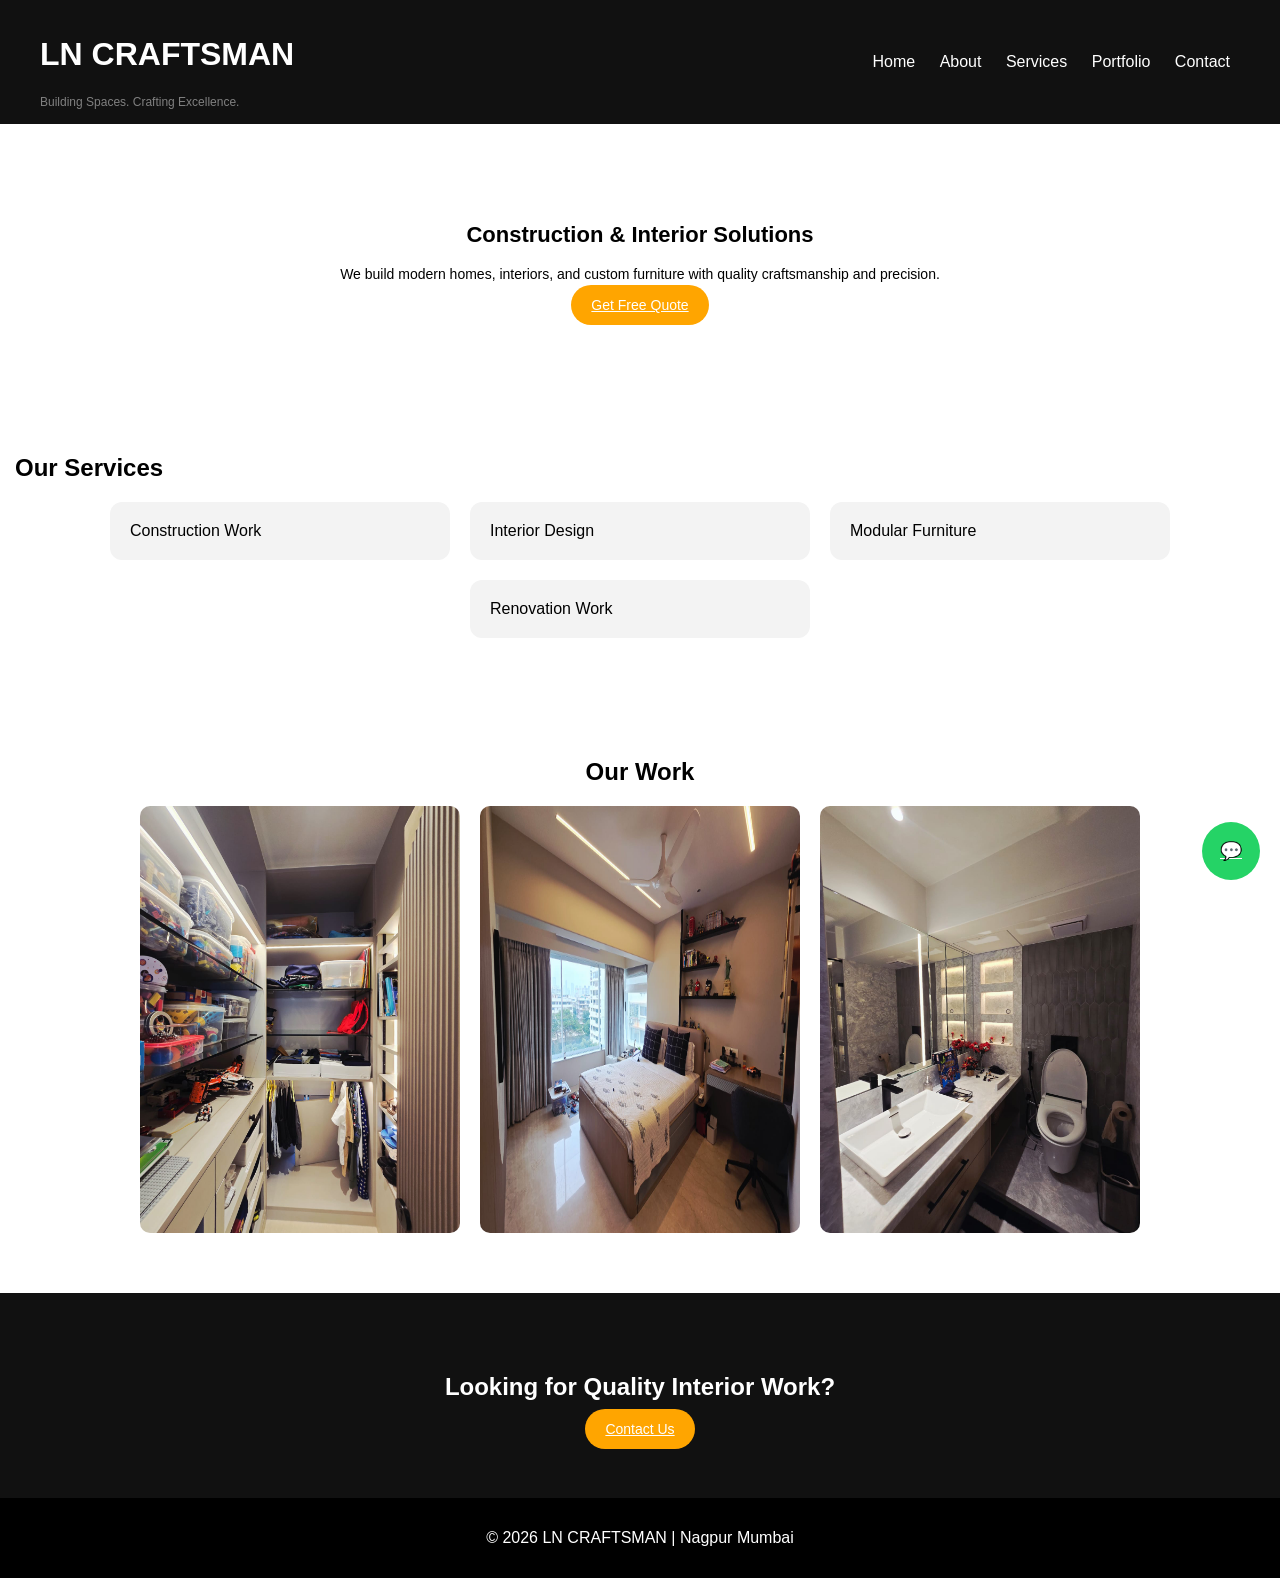
==== index.html @ 84e05cc0 "Fix HTML formatting and structure" ====
<!DOCTYPE html>
<html lang="en">
<head>
    <meta charset="UTF-8">
    <meta name="viewport" content="width=device-width, initial-scale=1.0">
    <title>LN CRAFTSMAN</title>
    <link rel="stylesheet" href="css/style.css">
</head>
<a href="https://wa.me/919928749757" class="whatsapp">💬</a>    
<body>

<!-- HEADER -->
<header class="header">
    <div>
        <h1>LN CRAFTSMAN</h1>
        <p style="font-size: 12px; color: gray; margin: 0;">
            Building Spaces. Crafting Excellence.
        </p>
    </div>

    <nav>
        <a href="index.html">Home</a>
        <a href="about.html">About</a>
        <a href="services.html">Services</a>
        <a href="portfolio.html">Portfolio</a>
        <a href="contact.html">Contact</a>
    </nav>
</header>

<!-- HERO -->
<section class="hero">
    <h2>Construction & Interior Solutions</h2>
    <p>We build modern homes, interiors, and custom furniture with quality craftsmanship and precision.</p>
    <a href="contact.html" class="btn">Get Free Quote</a>
</section>

<!-- SERVICES -->
<section class="fade-in">
    <h2>Our Services</h2>
    <div class="service-container">
        <div class="card">Construction Work</div>
        <div class="card">Interior Design</div>
        <div class="card">Modular Furniture</div>
        <div class="card">Renovation Work</div>
    </div>
</section>

<!-- FEATURED WORK -->
<section class="portfolio">
    <h2>Our Work</h2>
    <div class="gallery">
        <img src="images/wardrobe.jpg">
        <img src="images/bedroom.jpg">
        <img src="images/bathroom.jpg">
    </div>
</section>

<!-- CALL TO ACTION -->
<section class="cta">
    <h2>Looking for Quality Interior Work?</h2>
    <a href="contact.html" class="btn">Contact Us</a>
</section>

<!-- FOOTER -->
<footer>
    <p>© 2026 LN CRAFTSMAN  | Nagpur Mumbai</p>
</footer>

</body>
</html>
---- css/style.css ----
body {
    margin: 0;
    font-family: 'Segoe UI', sans-serif;
}

/* HEADER */
.header {
    display: flex;
    justify-content: space-between;
    align-items: center;
    padding: 15px 40px;
    background: #111;
    color: white;
    position: sticky;
    top: 0;
}

.header nav a {
    color: white;
    margin: 0 10px;
    text-decoration: none;
}

.header nav a:hover {
    color: orange;
}

/* HERO */
.hero {
    text-align: center;
    padding: 80px 15px;
}

.hero h2 {
    font-size: 22px;
}

.hero p {
    font-size: 14px;
}

/* SERVICES */
.services {
    text-align: center;
    padding: 60px 20px;
}

.service-container {
    display: flex;
    justify-content: center;
    gap: 20px;
    flex-wrap: wrap;
}

.card {
    padding: 20px;
    background: #f3f3f3;
    border-radius: 12px;
    width: 90%;
    max-width: 300px;
    transition: 0.3s;
}

.card:hover {
    transform: translateY(-10px);
}

/* PORTFOLIO */
.portfolio {
    text-align: center;
    padding: 60px 20px;
}

.gallery {
    display: flex;
    justify-content: center;
    gap: 20px;
    flex-wrap: wrap;
}

.gallery img {
    width: 100%;
    max-width: 320px;
    border-radius: 10px;
}

.gallery img:hover {
    transform: scale(1.05);
}

/* CTA */
.cta {
    text-align: center;
    padding: 60px;
    background: #111;
    color: white;
}

/* FOOTER */
footer {
    text-align: center;
    padding: 15px;
    background: #000;
    color: white;
}

/* WHATSAPP FLOAT */
.whatsapp {
    position: fixed;
    bottom: 20px;
    right: 20px;
    background: #25D366;
    color: white;
    padding: 18px;
    border-radius: 50%;
    font-size: 18px;
}

/* MOBILE RESPONSIVE */
@media (max-width: 768px) {
    .header {
        flex-direction: column;
    }

    .service-container {
        flex-direction: column;
        align-items: center;
    }

    .gallery img {
        width: 90%;
    }
}

.project-card {
    width: 300px;
    background: #f9f9f9;
    border-radius: 10px;
    overflow: hidden;
    text-align: left;
    transition: 0.3s;
}

.project-card img {
    width: 100%;
}

.project-card h3 {
    margin: 10px;
}

.project-card p {
    margin: 10px;
    font-size: 14px;
}

.project-card:hover {
    transform: translateY(-10px);
}

/* MOBILE HEADER FIX */
@media (max-width: 768px) {
    .header {
        flex-direction: column;
        text-align: center;
    }

    .header nav {
        margin-top: 10px;
    }

    .header nav a {
        display: inline-block;
        margin: 5px;
    }
}

section {
    padding: 40px 15px;
}

/*  Button */

.btn {
    background: orange;
    color: white;
    padding: 12px 20px;
    border-radius: 25px;
    font-size: 14px;
}
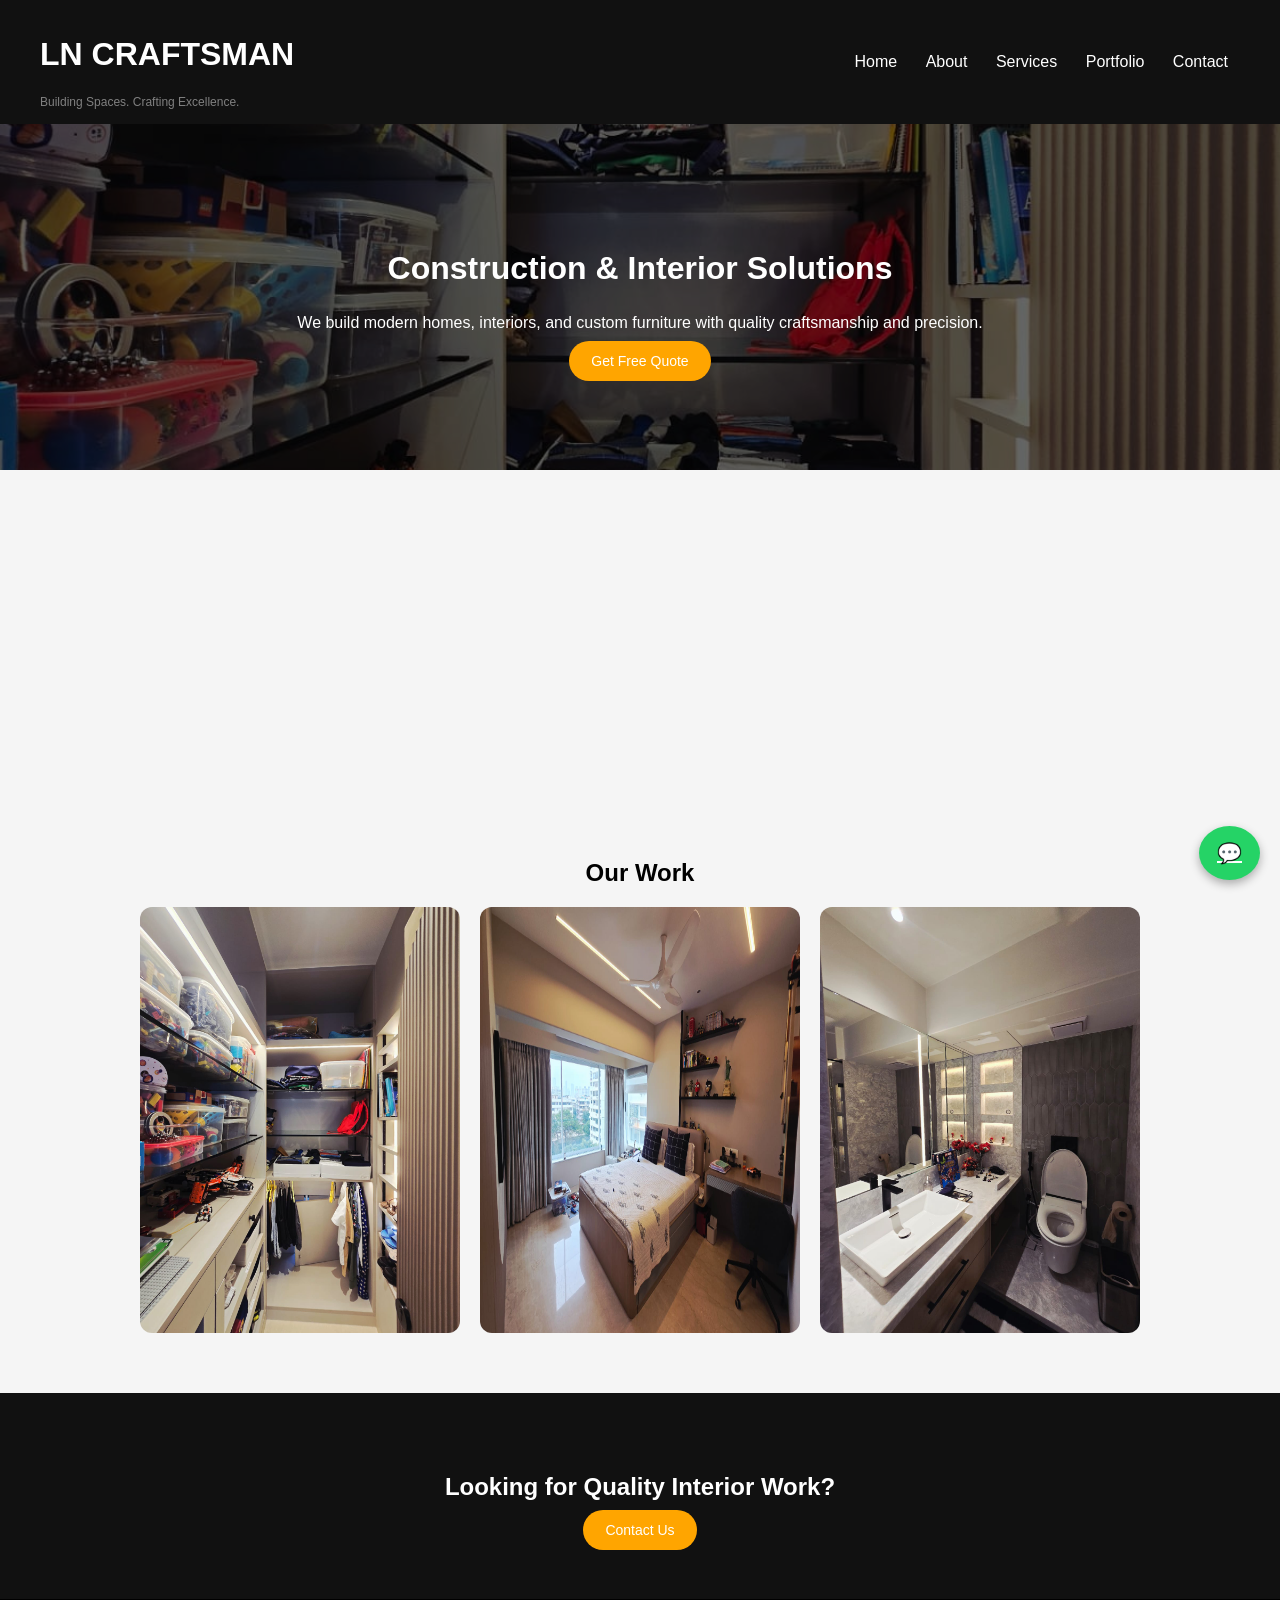
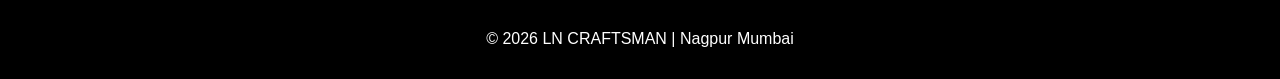
==== commit 52113176: "Add script tag for external JavaScript Added a script tag for external JavaScript file." ====
--- a/index.html
+++ b/index.html
@@ -7,6 +7,7 @@
     <link rel="stylesheet" href="css/style.css">
 </head>
 <a href="https://wa.me/919928749757" class="whatsapp">💬</a>    
+    <script src="js/script.js"></script>
 <body>
 
 <!-- HEADER -->
--- a/css/style.css
+++ b/css/style.css
@@ -1,9 +1,10 @@
 body {
     margin: 0;
     font-family: 'Segoe UI', sans-serif;
-}
-
-/* HEADER */
+    background: #f5f5f5;
+}
+
+/* HEADER (Fix + Sticky + Premium) */
 .header {
     display: flex;
     justify-content: space-between;
@@ -13,30 +14,54 @@
     color: white;
     position: sticky;
     top: 0;
+    z-index: 1000;
 }
 
 .header nav a {
     color: white;
-    margin: 0 10px;
+    margin: 0 12px;
     text-decoration: none;
+    font-weight: 500;
+    transition: 0.3s;
 }
 
 .header nav a:hover {
     color: orange;
 }
 
-/* HERO */
+/* HERO (Upgrade with background image) */
 .hero {
     text-align: center;
-    padding: 80px 15px;
+    padding: 100px 20px;
+    background: linear-gradient(rgba(0,0,0,0.6), rgba(0,0,0,0.6)),
+                url('../images/wardrobe.jpg');
+    background-size: cover;
+    background-position: center;
+    color: white;
 }
 
 .hero h2 {
-    font-size: 22px;
+    font-size: 32px;
 }
 
 .hero p {
+    font-size: 16px;
+    margin-bottom: 20px;
+}
+
+/* BUTTON */
+.btn {
+    background: orange;
+    color: white;
+    padding: 12px 22px;
+    border-radius: 25px;
     font-size: 14px;
+    text-decoration: none;
+    transition: 0.3s;
+}
+
+.btn:hover {
+    background: #ff8800;
 }
 
 /* SERVICES */
@@ -48,16 +73,18 @@
 .service-container {
     display: flex;
     justify-content: center;
-    gap: 20px;
+    gap: 25px;
     flex-wrap: wrap;
 }
 
+/* CARD (Premium Upgrade) */
 .card {
-    padding: 20px;
-    background: #f3f3f3;
-    border-radius: 12px;
+    padding: 25px;
+    background: white;
+    border-radius: 15px;
     width: 90%;
     max-width: 300px;
+    box-shadow: 0 5px 20px rgba(0,0,0,0.1);
     transition: 0.3s;
 }
 
@@ -78,16 +105,46 @@
     flex-wrap: wrap;
 }
 
+/* IMAGE HOVER EFFECT */
 .gallery img {
     width: 100%;
     max-width: 320px;
-    border-radius: 10px;
+    border-radius: 12px;
+    transition: 0.3s;
 }
 
 .gallery img:hover {
     transform: scale(1.05);
 }
 
+/* PROJECT CARD */
+.project-card {
+    width: 300px;
+    background: white;
+    border-radius: 12px;
+    overflow: hidden;
+    text-align: left;
+    box-shadow: 0 5px 20px rgba(0,0,0,0.1);
+    transition: 0.3s;
+}
+
+.project-card img {
+    width: 100%;
+}
+
+.project-card h3 {
+    margin: 10px;
+}
+
+.project-card p {
+    margin: 10px;
+    font-size: 14px;
+}
+
+.project-card:hover {
+    transform: translateY(-10px);
+}
+
 /* CTA */
 .cta {
     text-align: center;
@@ -104,22 +161,50 @@
     color: white;
 }
 
-/* WHATSAPP FLOAT */
+/* WHATSAPP BUTTON */
 .whatsapp {
     position: fixed;
     bottom: 20px;
     right: 20px;
     background: #25D366;
     color: white;
-    padding: 18px;
+    padding: 15px 18px;
     border-radius: 50%;
-    font-size: 18px;
+    font-size: 20px;
+    box-shadow: 0 4px 10px rgba(0,0,0,0.3);
+    transition: 0.3s;
+}
+
+.whatsapp:hover {
+    transform: scale(1.1);
+}
+
+/* ANIMATION (Fade-in) */
+.fade-in {
+    opacity: 0;
+    transform: translateY(20px);
+    transition: 0.8s ease;
+}
+
+.fade-in.show {
+    opacity: 1;
+    transform: translateY(0);
 }
 
 /* MOBILE RESPONSIVE */
 @media (max-width: 768px) {
     .header {
         flex-direction: column;
+        text-align: center;
+    }
+
+    .header nav {
+        margin-top: 10px;
+    }
+
+    .header nav a {
+        display: inline-block;
+        margin: 5px;
     }
 
     .service-container {
@@ -132,59 +217,6 @@
     }
 }
 
-.project-card {
-    width: 300px;
-    background: #f9f9f9;
-    border-radius: 10px;
-    overflow: hidden;
-    text-align: left;
-    transition: 0.3s;
-}
-
-.project-card img {
-    width: 100%;
-}
-
-.project-card h3 {
-    margin: 10px;
-}
-
-.project-card p {
-    margin: 10px;
-    font-size: 14px;
-}
-
-.project-card:hover {
-    transform: translateY(-10px);
-}
-
-/* MOBILE HEADER FIX */
-@media (max-width: 768px) {
-    .header {
-        flex-direction: column;
-        text-align: center;
-    }
-
-    .header nav {
-        margin-top: 10px;
-    }
-
-    .header nav a {
-        display: inline-block;
-        margin: 5px;
-    }
-}
-
 section {
     padding: 40px 15px;
 }
-
-/*  Button */
-
-.btn {
-    background: orange;
-    color: white;
-    padding: 12px 20px;
-    border-radius: 25px;
-    font-size: 14px;
-}
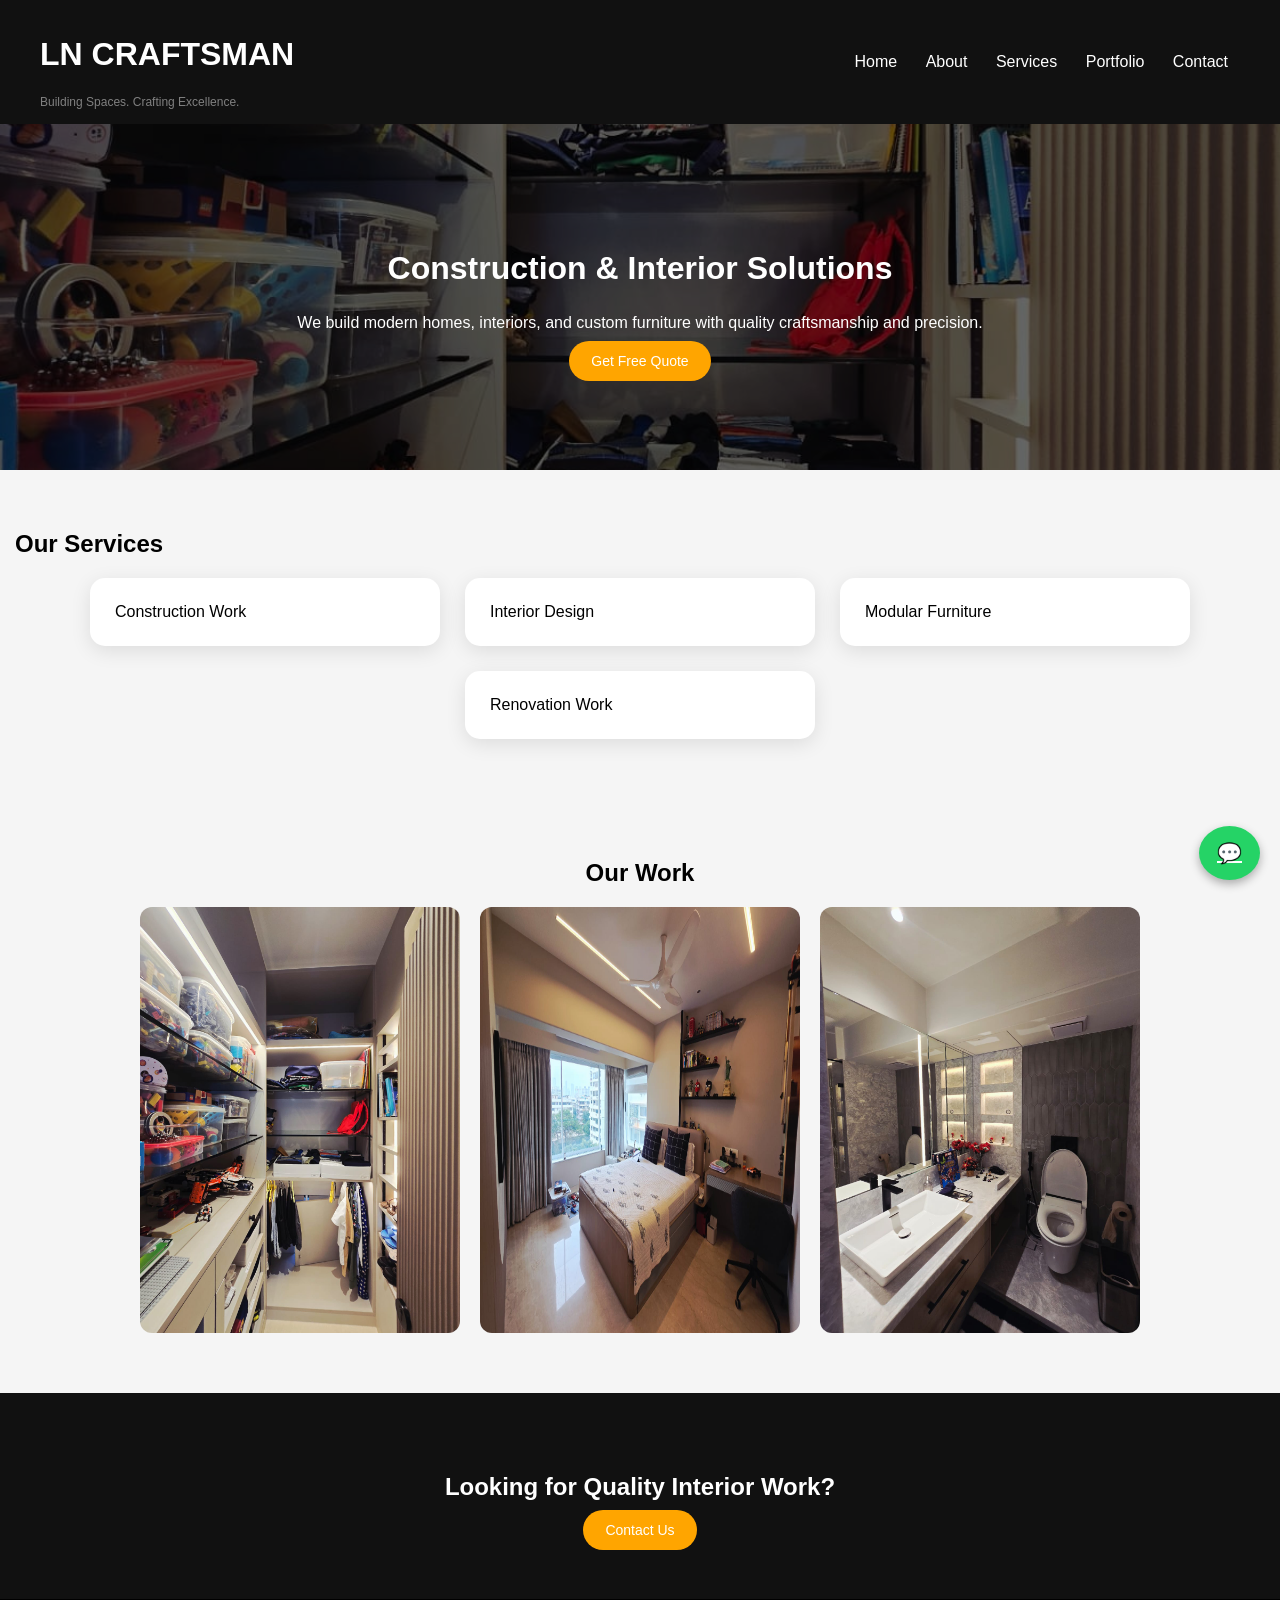
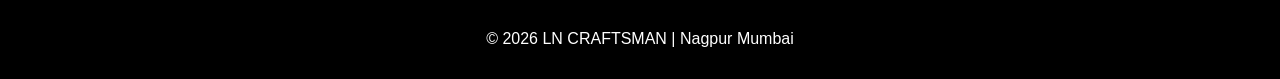
==== commit aae9cb70: "Fix HTML formatting and structure" ====
--- a/index.html
+++ b/index.html
@@ -7,7 +7,6 @@
     <link rel="stylesheet" href="css/style.css">
 </head>
 <a href="https://wa.me/919928749757" class="whatsapp">💬</a>    
-    <script src="js/script.js"></script>
 <body>
 
 <!-- HEADER -->
@@ -68,4 +67,5 @@
 </footer>
 
 </body>
+<script src="js/script.js"></script>
 </html>
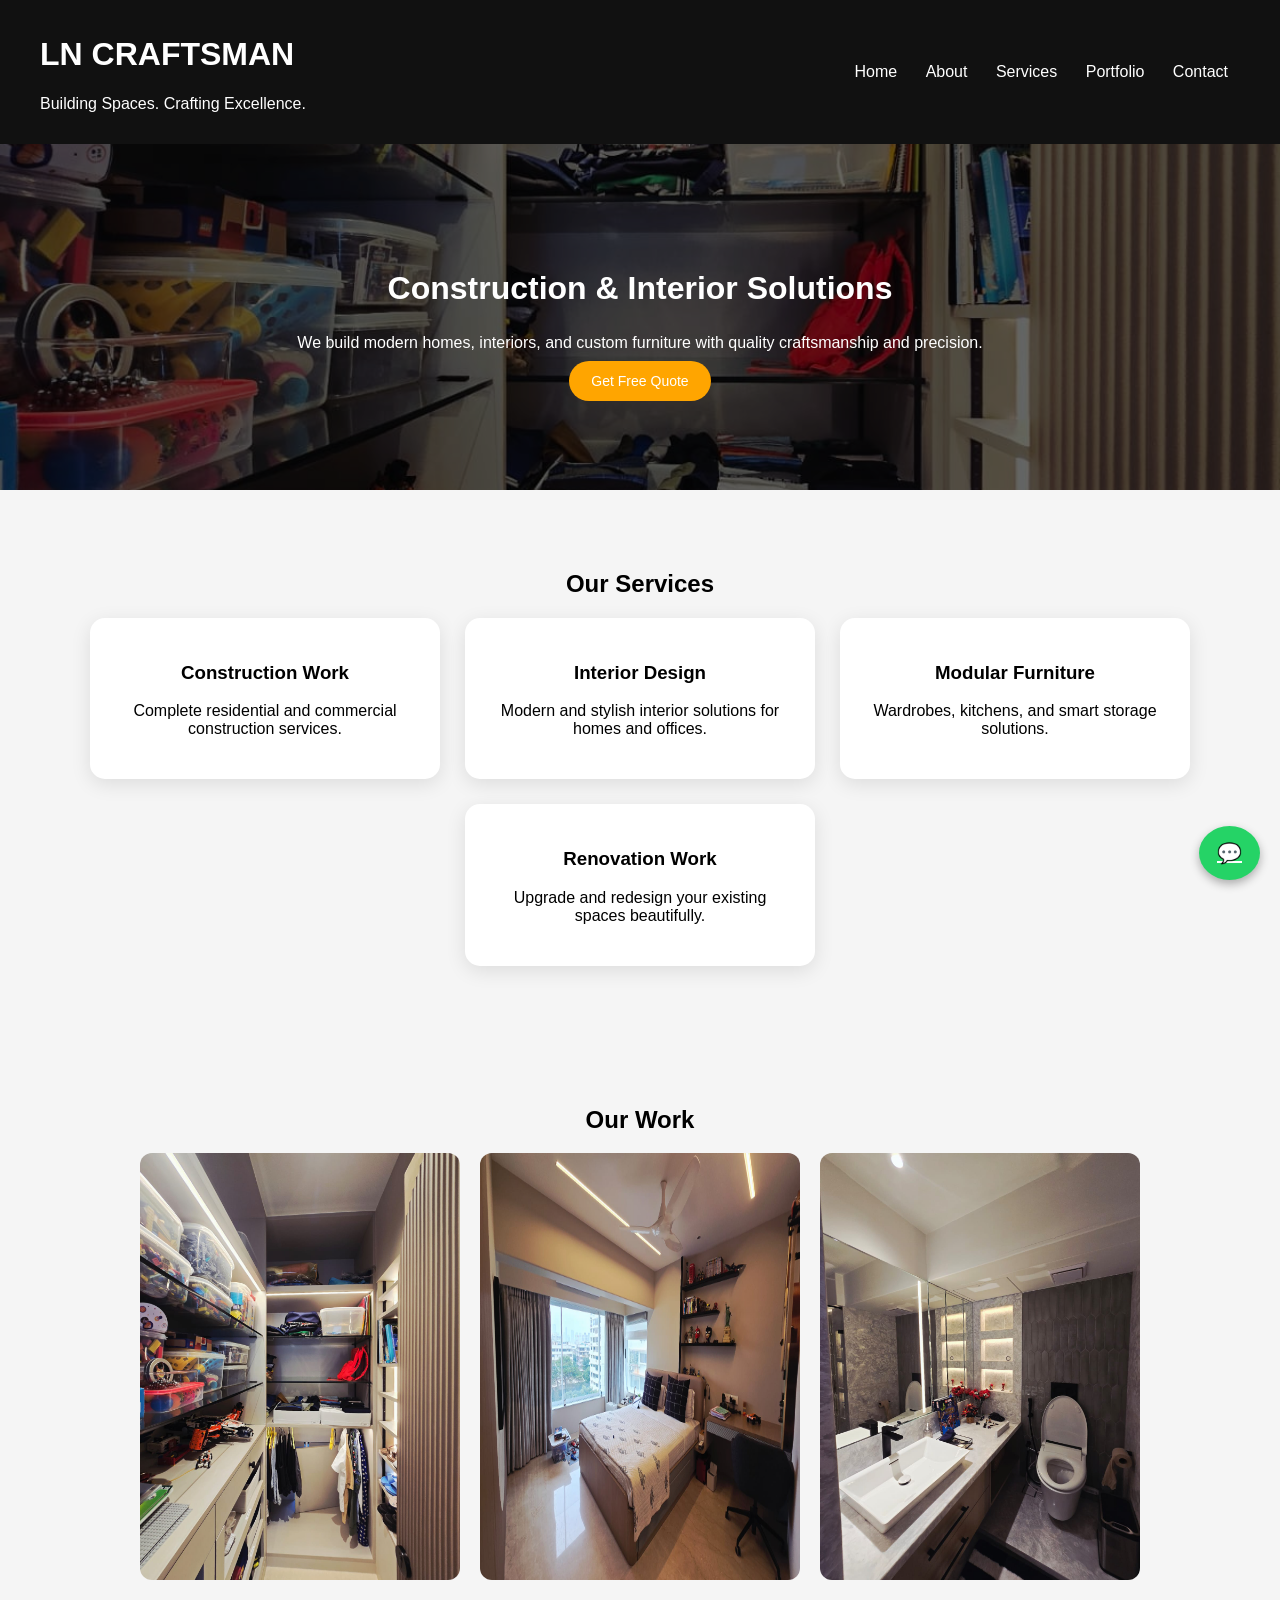
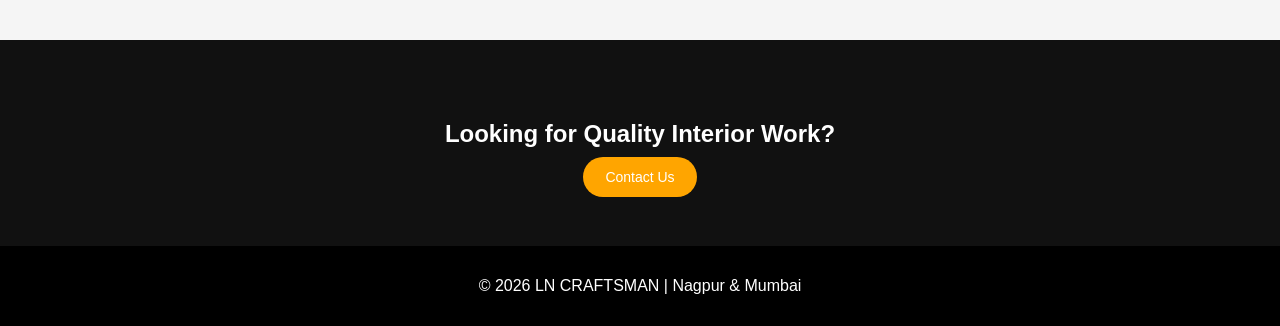
==== commit 794543e4: "Refactor index.html with improved content and structure Updated the HTML structure, added alt attrib" ====
--- a/index.html
+++ b/index.html
@@ -6,16 +6,17 @@
     <title>LN CRAFTSMAN</title>
     <link rel="stylesheet" href="css/style.css">
 </head>
-<a href="https://wa.me/919928749757" class="whatsapp">💬</a>    
+
 <body>
+
+<!-- WHATSAPP BUTTON -->
+<a href="https://wa.me/919928749757" class="whatsapp">💬</a>
 
 <!-- HEADER -->
 <header class="header">
     <div>
         <h1>LN CRAFTSMAN</h1>
-        <p style="font-size: 12px; color: gray; margin: 0;">
-            Building Spaces. Crafting Excellence.
-        </p>
+        <p class="tagline">Building Spaces. Crafting Excellence.</p>
     </div>
 
     <nav>
@@ -28,44 +29,63 @@
 </header>
 
 <!-- HERO -->
-<section class="hero">
+<section class="hero fade-in">
     <h2>Construction & Interior Solutions</h2>
     <p>We build modern homes, interiors, and custom furniture with quality craftsmanship and precision.</p>
     <a href="contact.html" class="btn">Get Free Quote</a>
 </section>
 
 <!-- SERVICES -->
-<section class="fade-in">
+<section class="services fade-in">
     <h2>Our Services</h2>
+
     <div class="service-container">
-        <div class="card">Construction Work</div>
-        <div class="card">Interior Design</div>
-        <div class="card">Modular Furniture</div>
-        <div class="card">Renovation Work</div>
+        <div class="card">
+            <h3>Construction Work</h3>
+            <p>Complete residential and commercial construction services.</p>
+        </div>
+
+        <div class="card">
+            <h3>Interior Design</h3>
+            <p>Modern and stylish interior solutions for homes and offices.</p>
+        </div>
+
+        <div class="card">
+            <h3>Modular Furniture</h3>
+            <p>Wardrobes, kitchens, and smart storage solutions.</p>
+        </div>
+
+        <div class="card">
+            <h3>Renovation Work</h3>
+            <p>Upgrade and redesign your existing spaces beautifully.</p>
+        </div>
     </div>
 </section>
 
-<!-- FEATURED WORK -->
-<section class="portfolio">
+<!-- PORTFOLIO -->
+<section class="portfolio fade-in">
     <h2>Our Work</h2>
+
     <div class="gallery">
-        <img src="images/wardrobe.jpg">
-        <img src="images/bedroom.jpg">
-        <img src="images/bathroom.jpg">
+        <img src="images/wardrobe.jpg" alt="Wardrobe">
+        <img src="images/bedroom.jpg" alt="Bedroom">
+        <img src="images/bathroom.jpg" alt="Bathroom">
     </div>
 </section>
 
-<!-- CALL TO ACTION -->
-<section class="cta">
+<!-- CTA -->
+<section class="cta fade-in">
     <h2>Looking for Quality Interior Work?</h2>
     <a href="contact.html" class="btn">Contact Us</a>
 </section>
 
 <!-- FOOTER -->
 <footer>
-    <p>© 2026 LN CRAFTSMAN  | Nagpur Mumbai</p>
+    <p>© 2026 LN CRAFTSMAN | Nagpur & Mumbai</p>
 </footer>
 
+<!-- SCRIPT -->
+<script src="js/script.js"></script>
+
 </body>
-<script src="js/script.js"></script>
 </html>
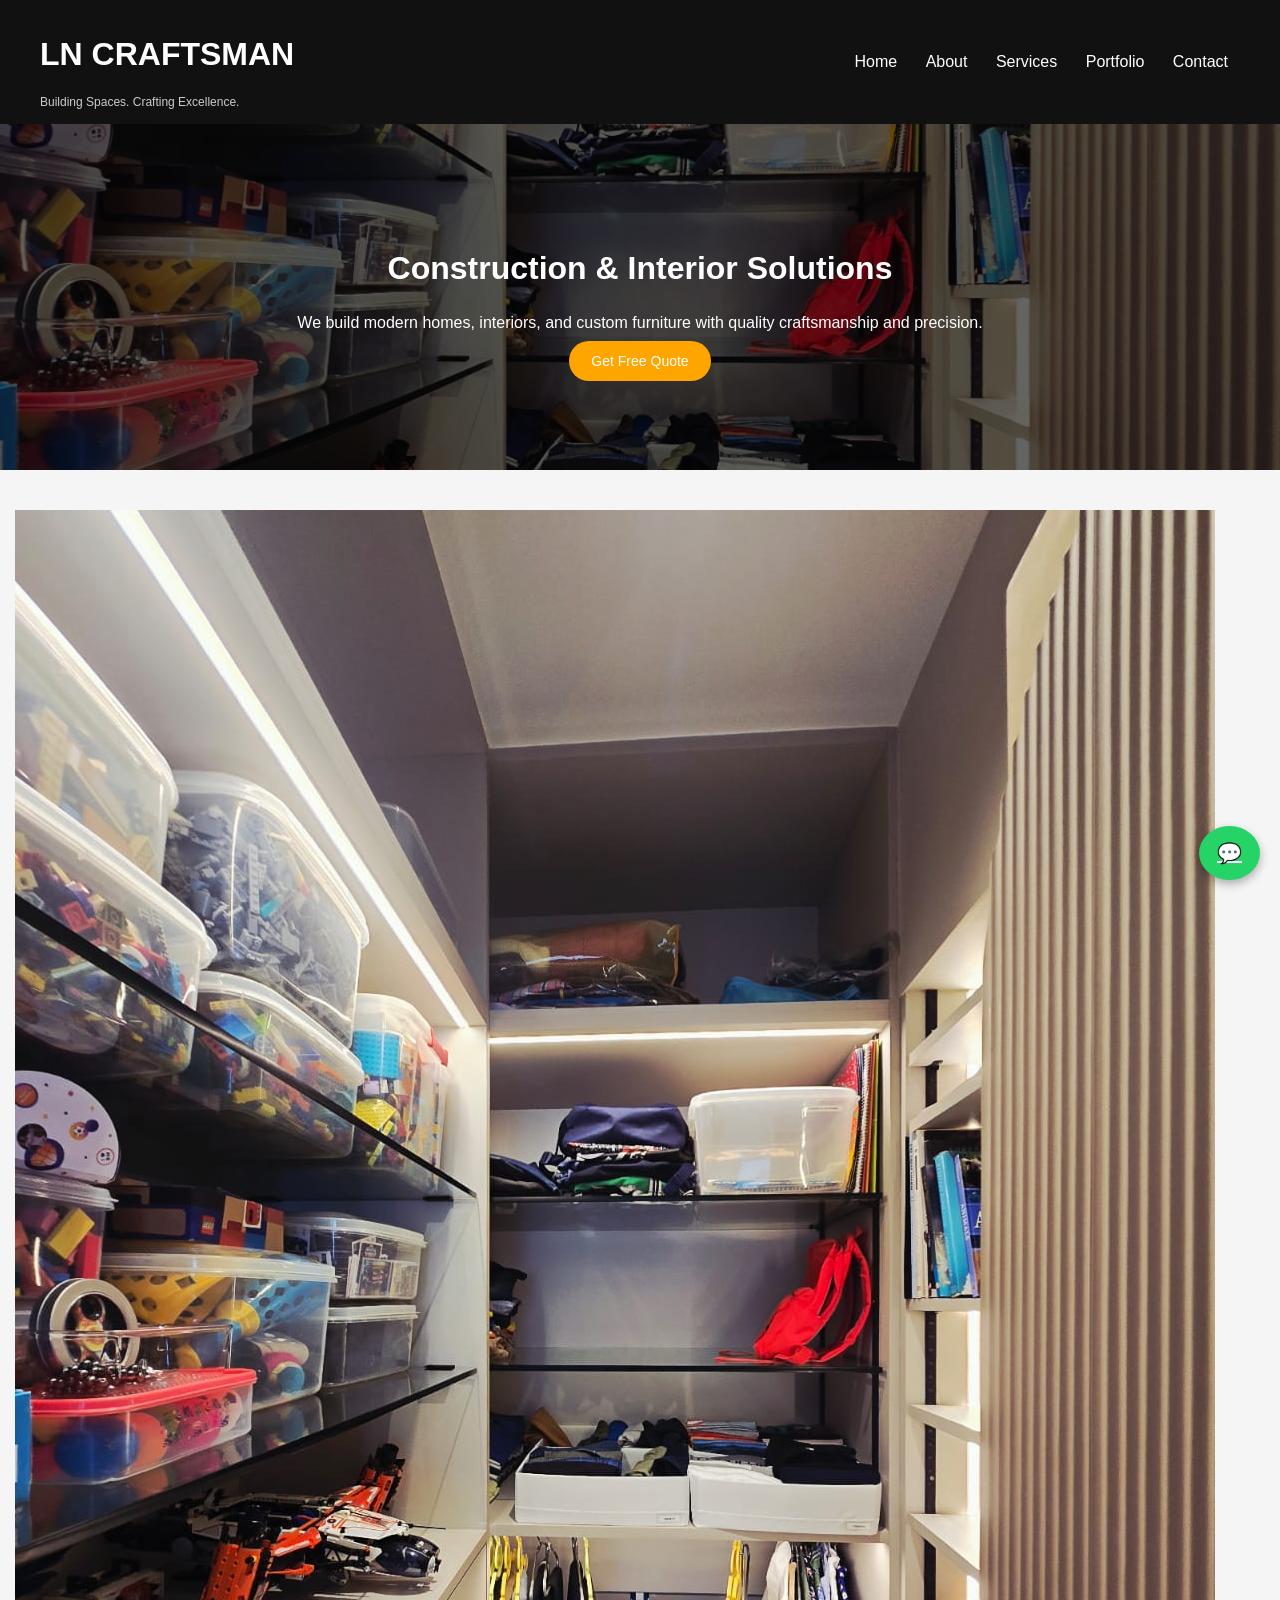
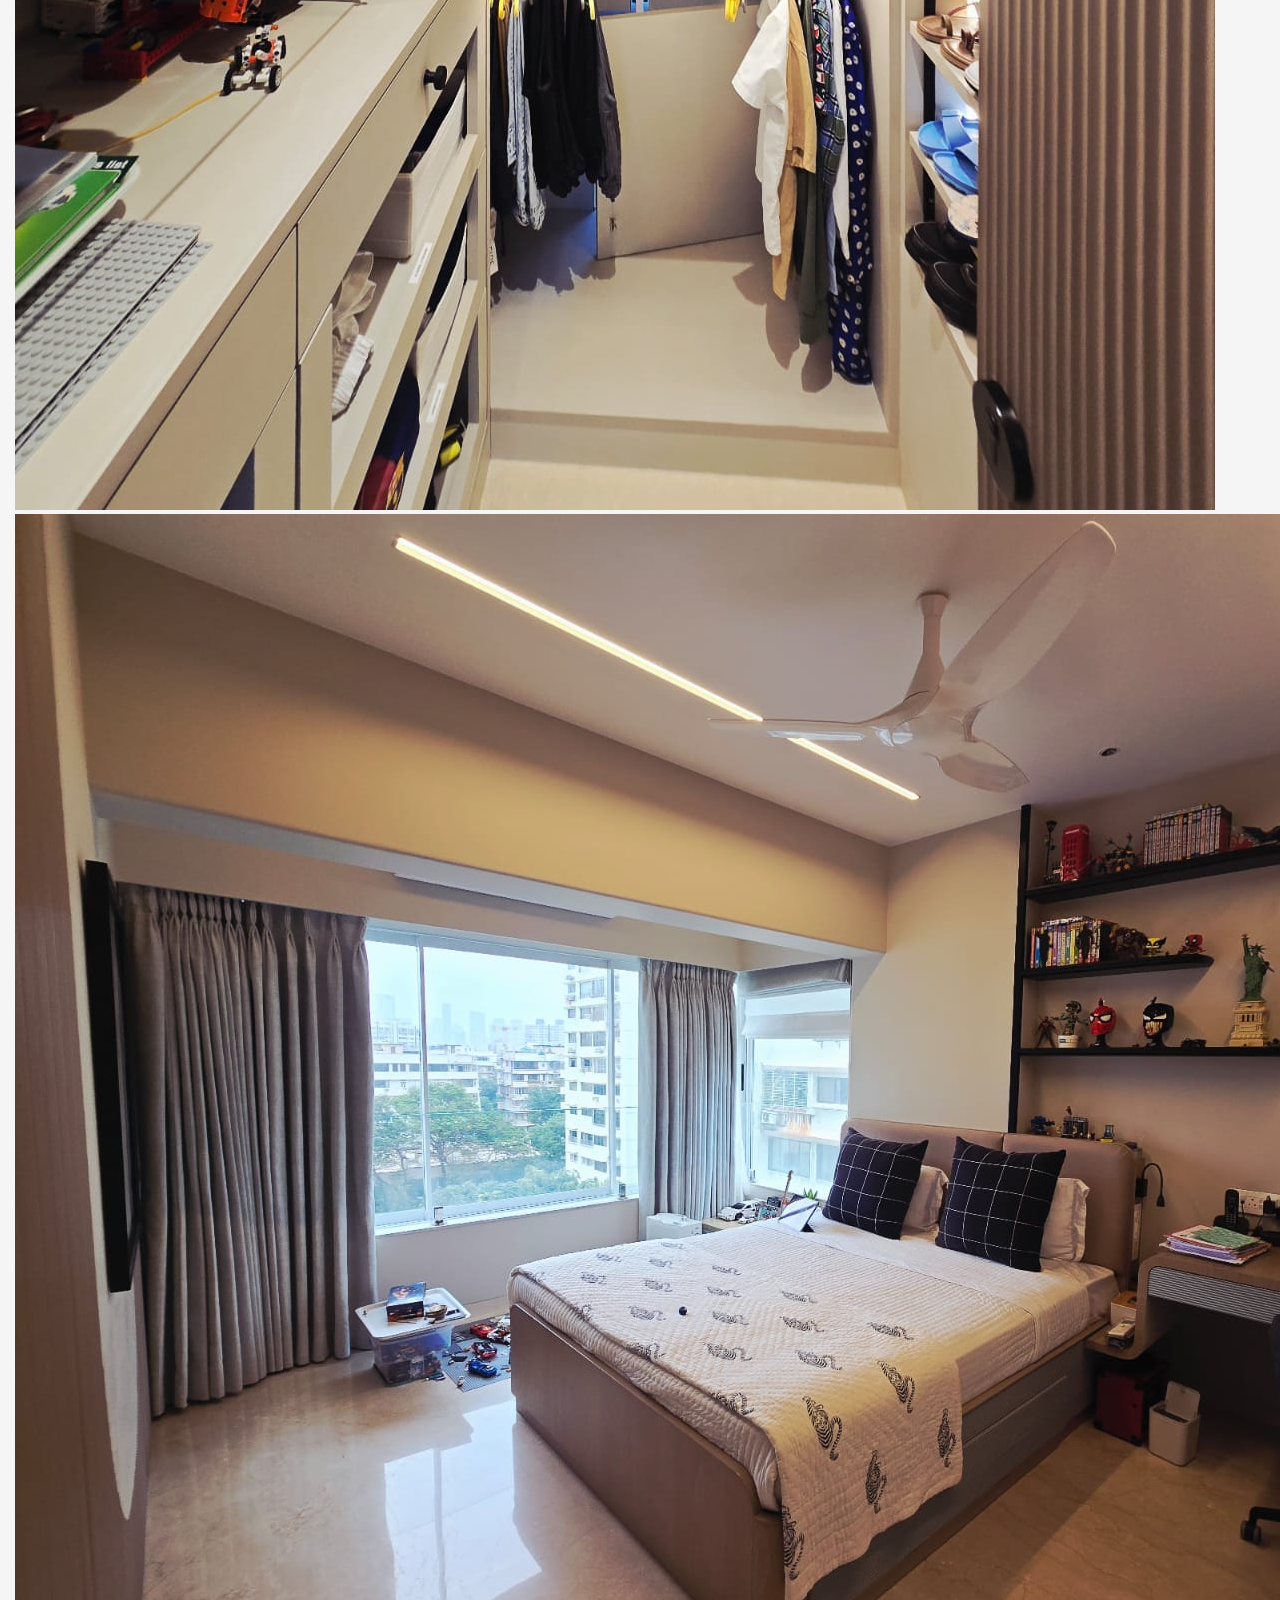
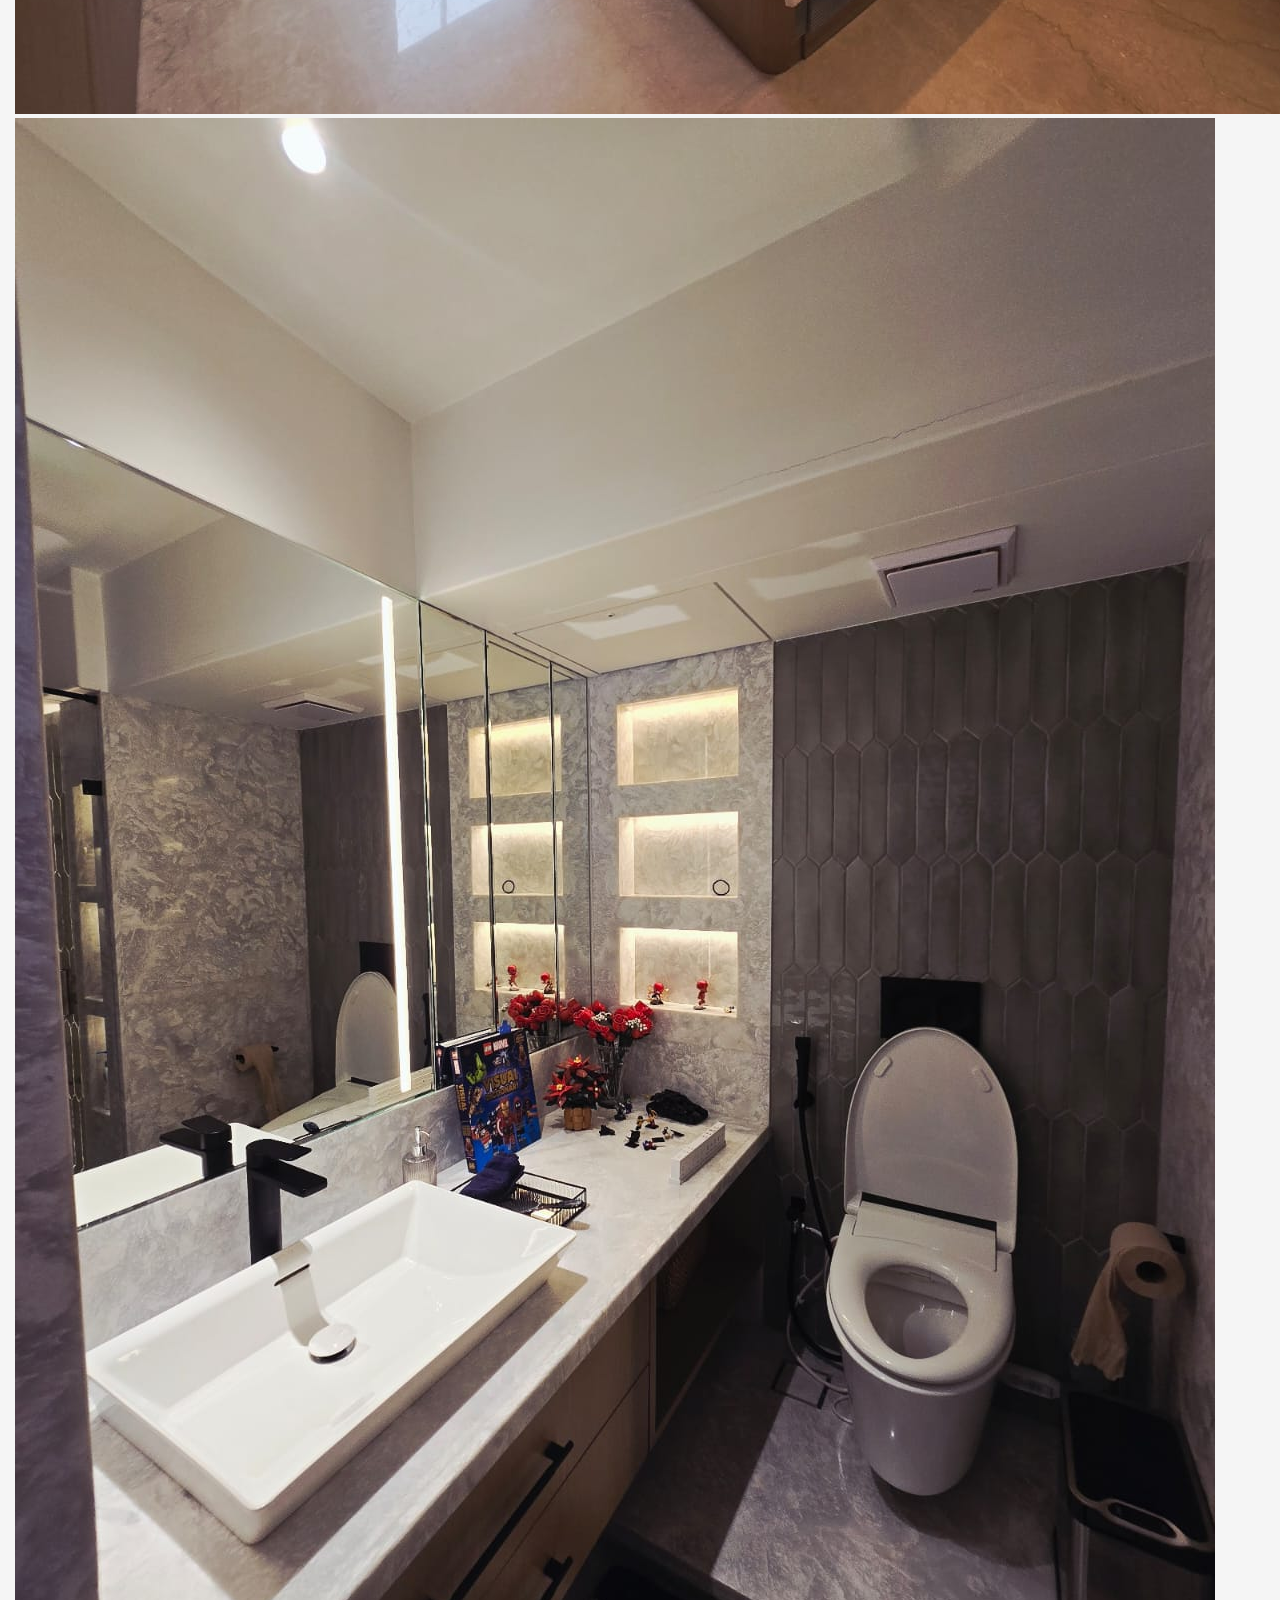
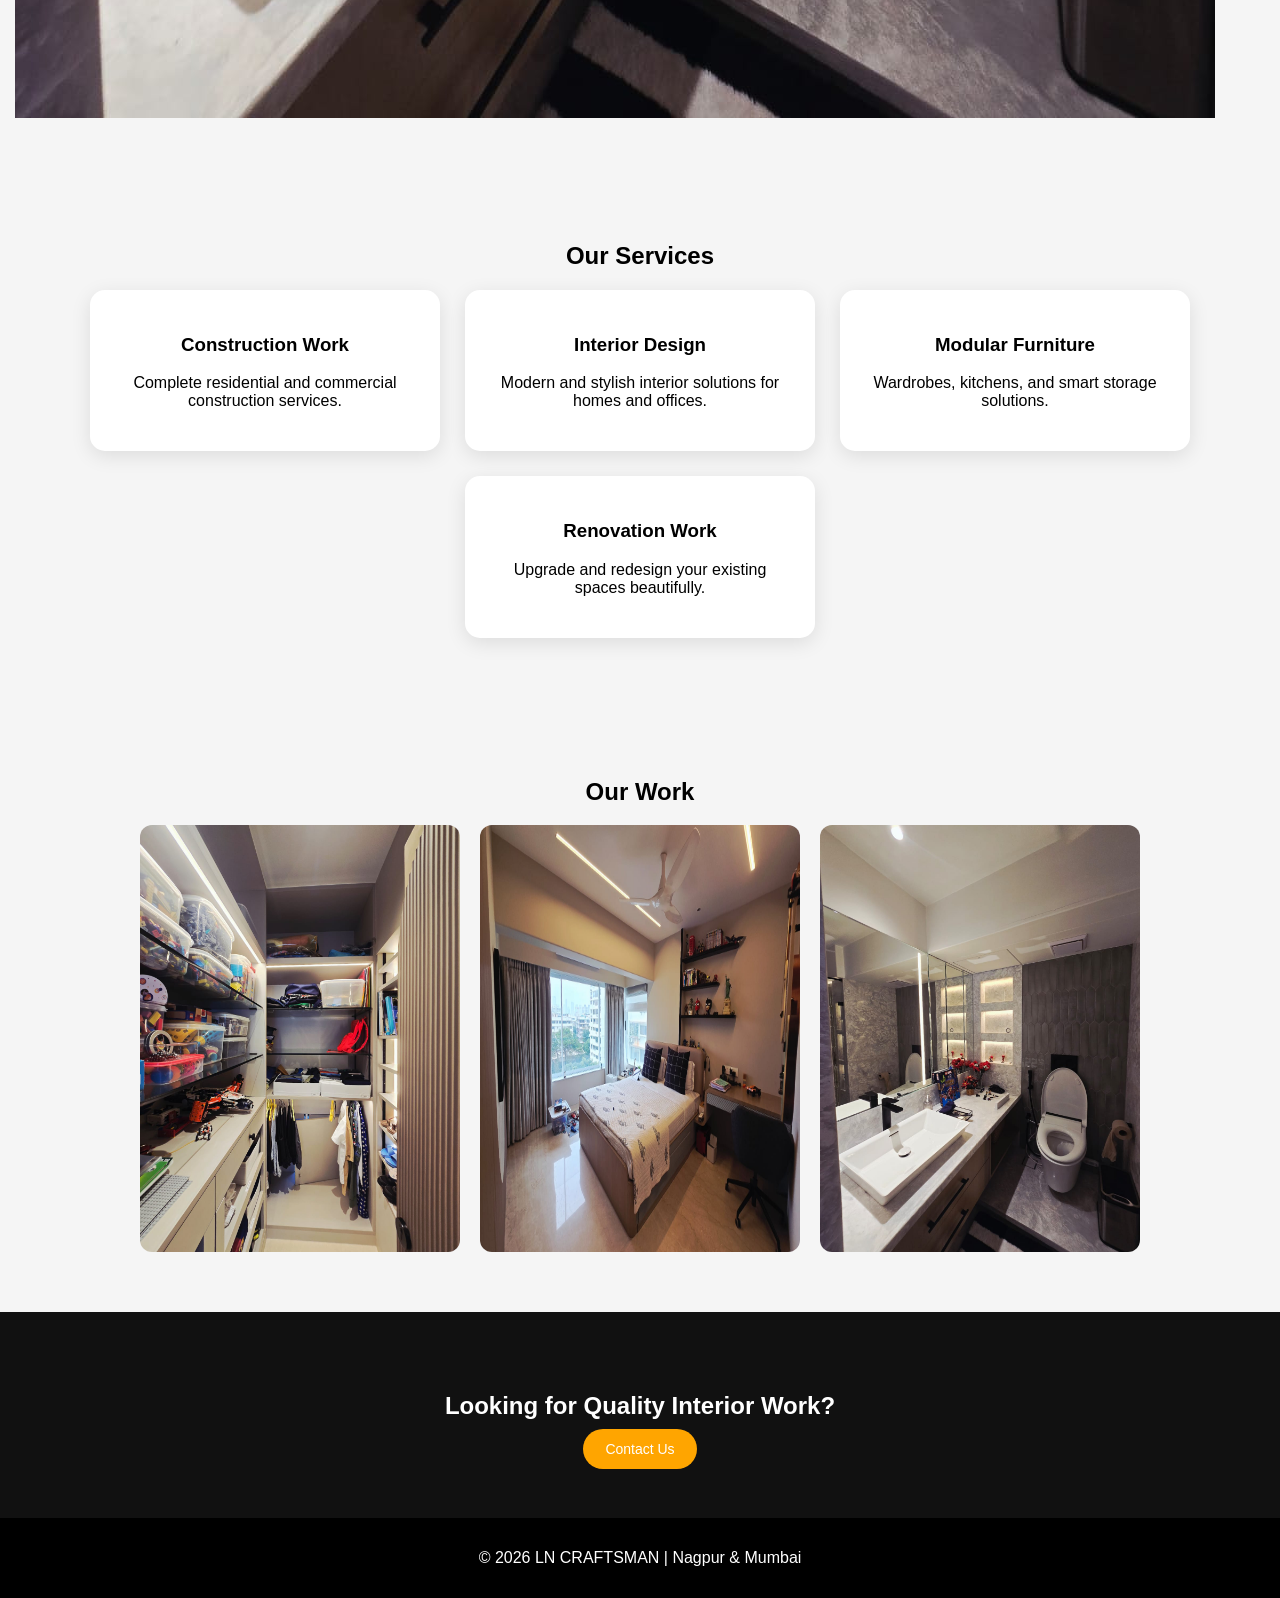
==== commit 5dcd74bc: "Add image slider section to index.html Added a slider section to showcase images in a carousel forma" ====
--- a/index.html
+++ b/index.html
@@ -34,7 +34,16 @@
     <p>We build modern homes, interiors, and custom furniture with quality craftsmanship and precision.</p>
     <a href="contact.html" class="btn">Get Free Quote</a>
 </section>
-
+    
+<!-- SLIDER -->
+<section class="slider">
+    <div class="slides">
+        <img src="images/wardrobe.jpg" class="active">
+        <img src="images/bedroom.jpg">
+        <img src="images/bathroom.jpg">
+    </div>
+</section>
+    
 <!-- SERVICES -->
 <section class="services fade-in">
     <h2>Our Services</h2>
--- a/css/style.css
+++ b/css/style.css
@@ -4,7 +4,7 @@
     background: #f5f5f5;
 }
 
-/* HEADER (Fix + Sticky + Premium) */
+/* HEADER */
 .header {
     display: flex;
     justify-content: space-between;
@@ -15,6 +15,12 @@
     position: sticky;
     top: 0;
     z-index: 1000;
+}
+
+.tagline {
+    font-size: 12px;
+    color: #ccc;
+    margin: 0;
 }
 
 .header nav a {
@@ -29,7 +35,7 @@
     color: orange;
 }
 
-/* HERO (Upgrade with background image) */
+/* HERO */
 .hero {
     text-align: center;
     padding: 100px 20px;
@@ -77,7 +83,6 @@
     flex-wrap: wrap;
 }
 
-/* CARD (Premium Upgrade) */
 .card {
     padding: 25px;
     background: white;
@@ -105,7 +110,6 @@
     flex-wrap: wrap;
 }
 
-/* IMAGE HOVER EFFECT */
 .gallery img {
     width: 100%;
     max-width: 320px;
@@ -115,34 +119,6 @@
 
 .gallery img:hover {
     transform: scale(1.05);
-}
-
-/* PROJECT CARD */
-.project-card {
-    width: 300px;
-    background: white;
-    border-radius: 12px;
-    overflow: hidden;
-    text-align: left;
-    box-shadow: 0 5px 20px rgba(0,0,0,0.1);
-    transition: 0.3s;
-}
-
-.project-card img {
-    width: 100%;
-}
-
-.project-card h3 {
-    margin: 10px;
-}
-
-.project-card p {
-    margin: 10px;
-    font-size: 14px;
-}
-
-.project-card:hover {
-    transform: translateY(-10px);
 }
 
 /* CTA */
@@ -161,7 +137,7 @@
     color: white;
 }
 
-/* WHATSAPP BUTTON */
+/* WHATSAPP */
 .whatsapp {
     position: fixed;
     bottom: 20px;
@@ -179,7 +155,7 @@
     transform: scale(1.1);
 }
 
-/* ANIMATION (Fade-in) */
+/* ANIMATION */
 .fade-in {
     opacity: 0;
     transform: translateY(20px);
@@ -191,7 +167,7 @@
     transform: translateY(0);
 }
 
-/* MOBILE RESPONSIVE */
+/* MOBILE */
 @media (max-width: 768px) {
     .header {
         flex-direction: column;
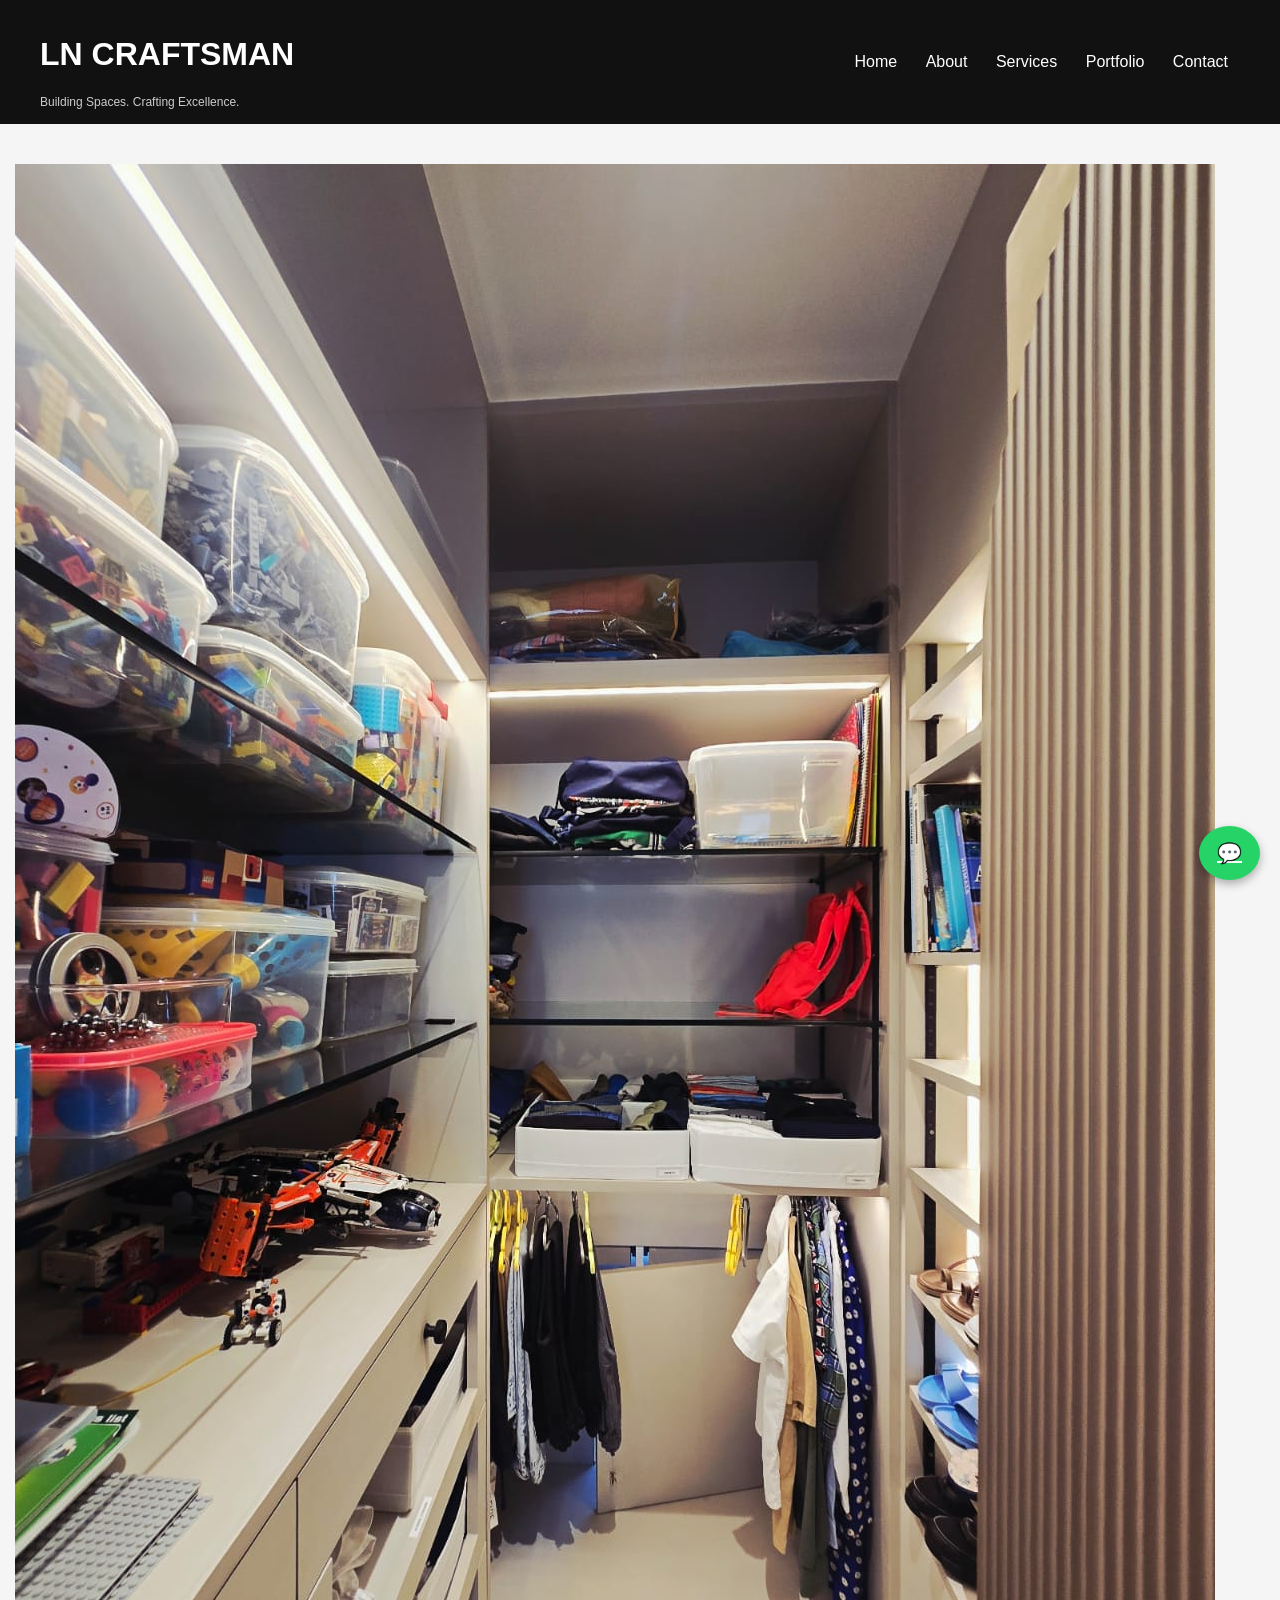
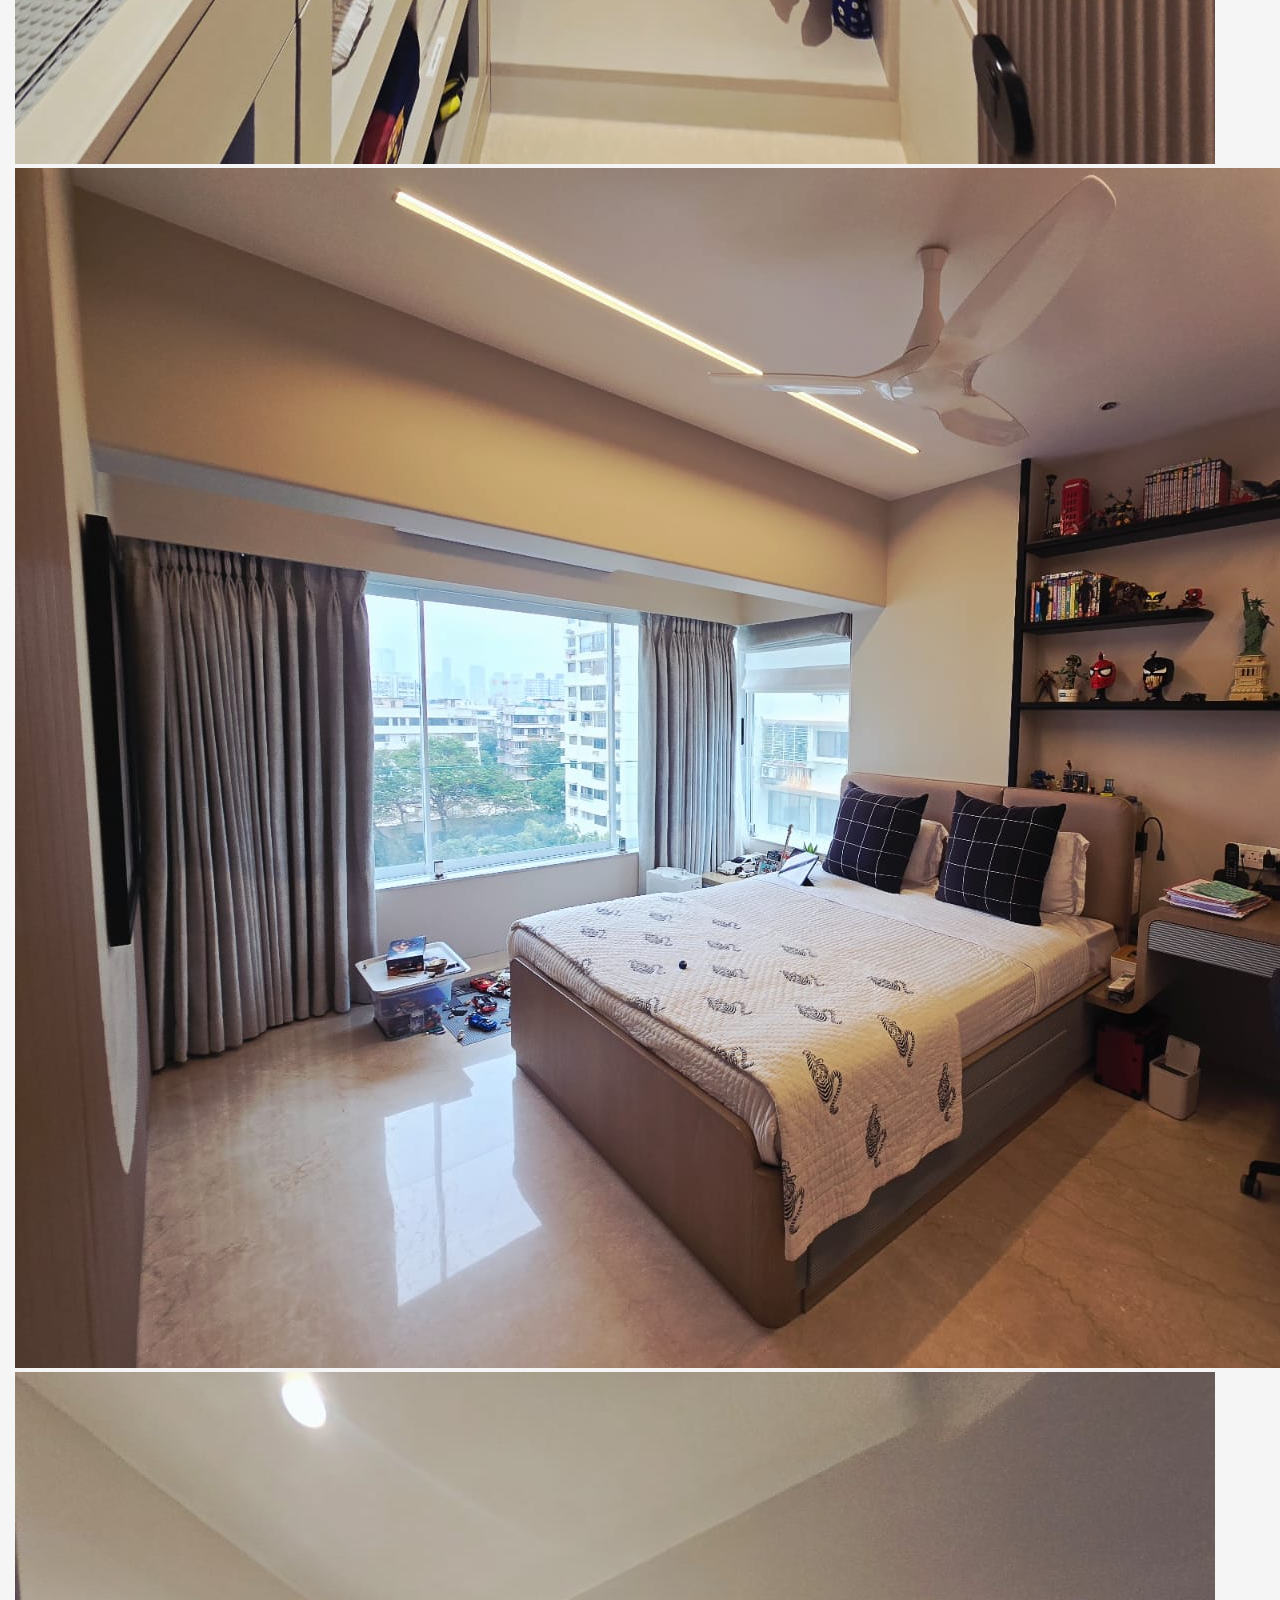
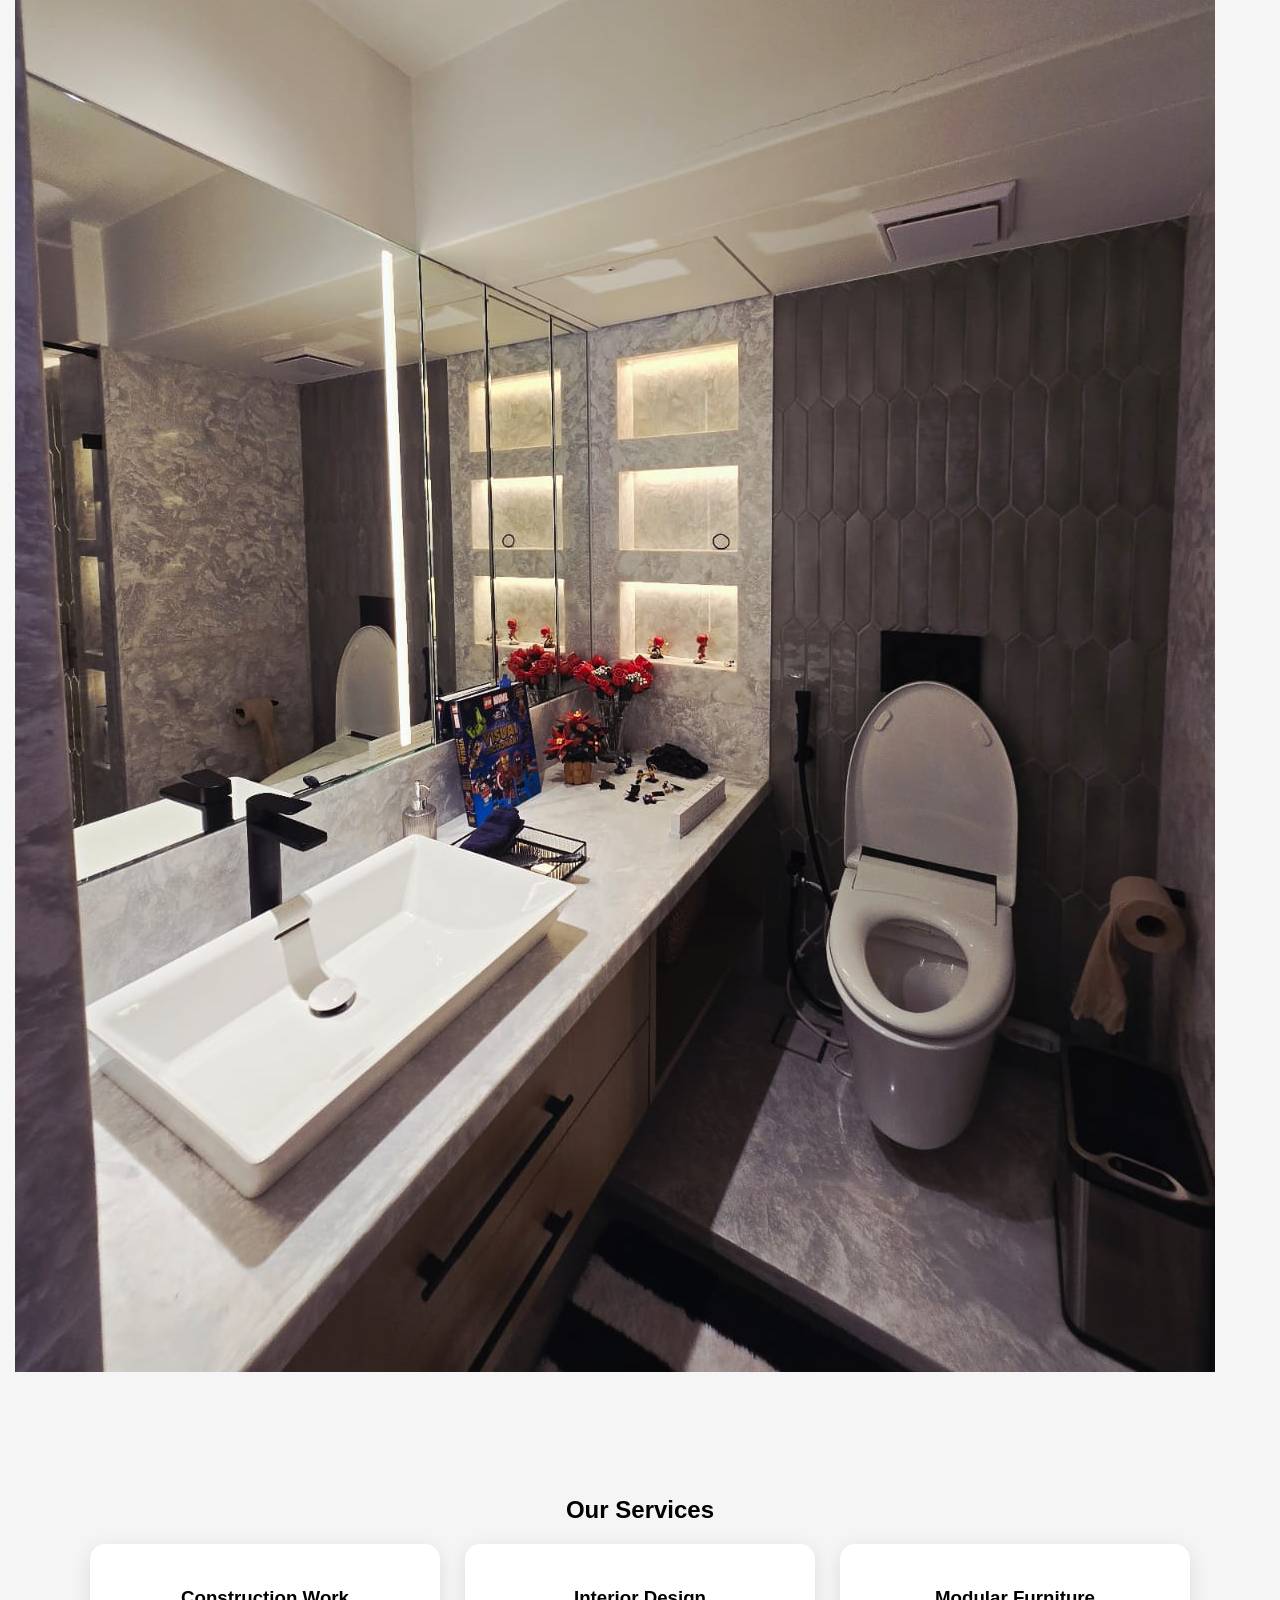
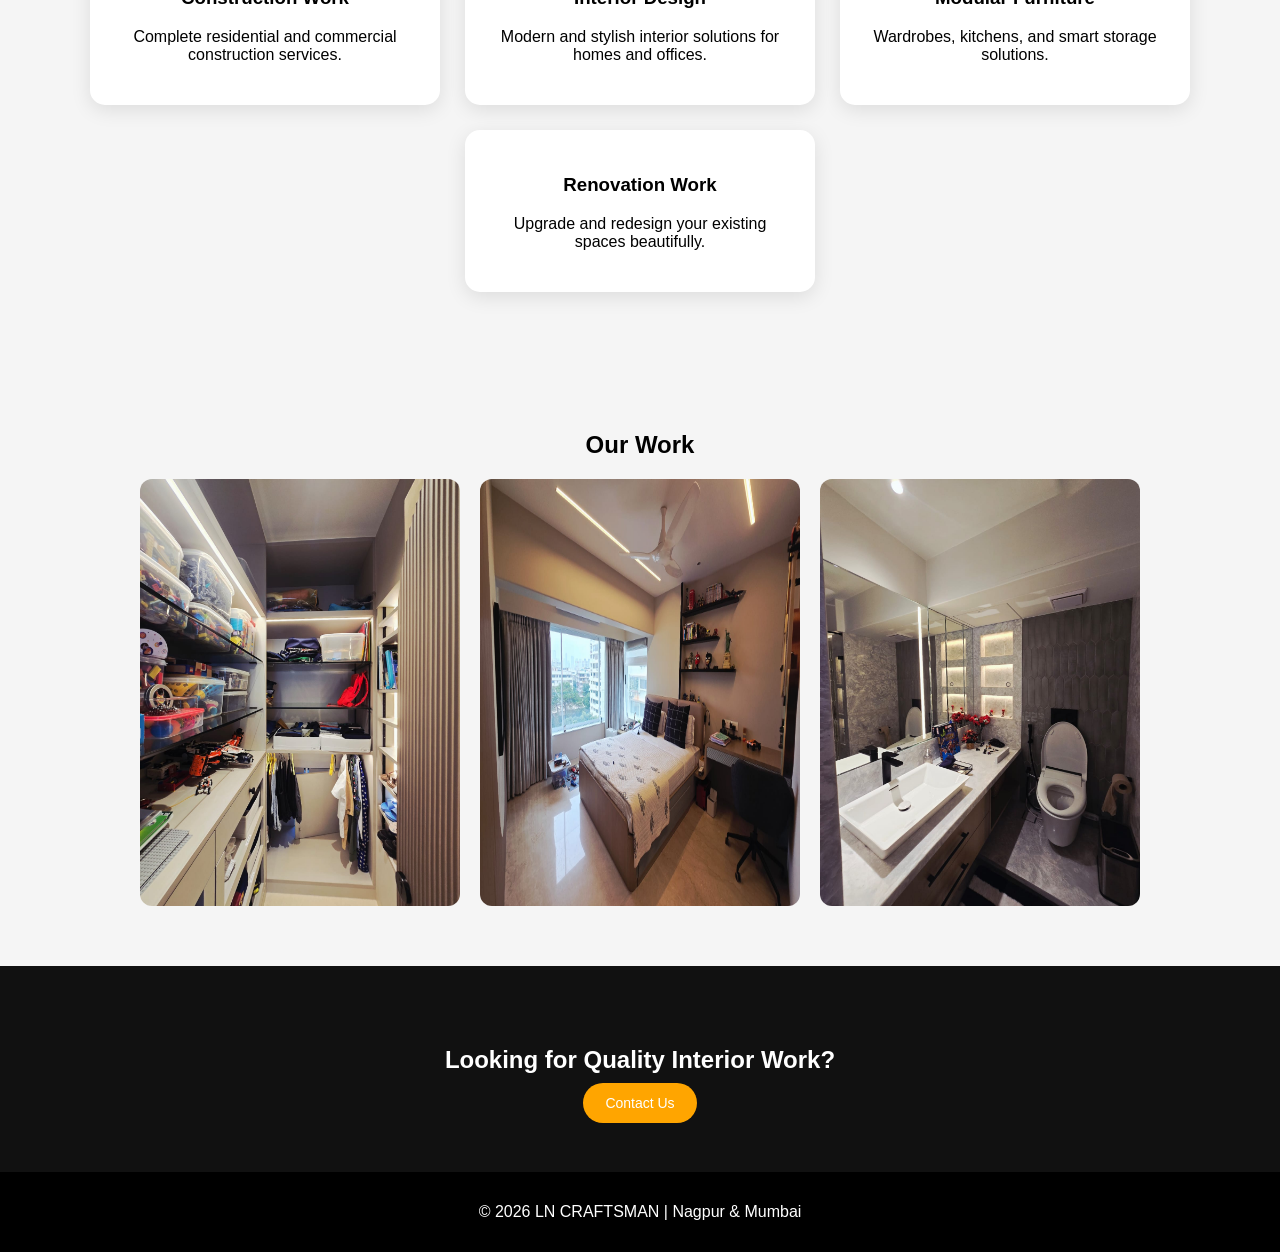
==== commit 1863991c: "Revise index.html for content and structure updates Updated the HTML structure and content for the L" ====
--- a/index.html
+++ b/index.html
@@ -29,12 +29,13 @@
 </header>
 
 <!-- HERO -->
+<!--    
 <section class="hero fade-in">
     <h2>Construction & Interior Solutions</h2>
     <p>We build modern homes, interiors, and custom furniture with quality craftsmanship and precision.</p>
     <a href="contact.html" class="btn">Get Free Quote</a>
 </section>
-    
+    -->
 <!-- SLIDER -->
 <section class="slider">
     <div class="slides">
--- a/css/style.css
+++ b/css/style.css
@@ -196,3 +196,30 @@
 section {
     padding: 40px 15px;
 }
+
+/* SLIDER */
+/* .slider {
+    width: 100%;
+    overflow: hidden;
+    margin: 30px 0;
+}
+
+.slides {
+    position: relative;
+    height: 250px;
+}
+
+.slides img {
+    width: 100%;
+    height: 250px;
+    object-fit: cover;
+    position: absolute;
+    opacity: 0;
+    transition: 0.8s;
+    border-radius: 10px;
+}
+
+.slides img.active {
+    opacity: 1;
+}
+*/
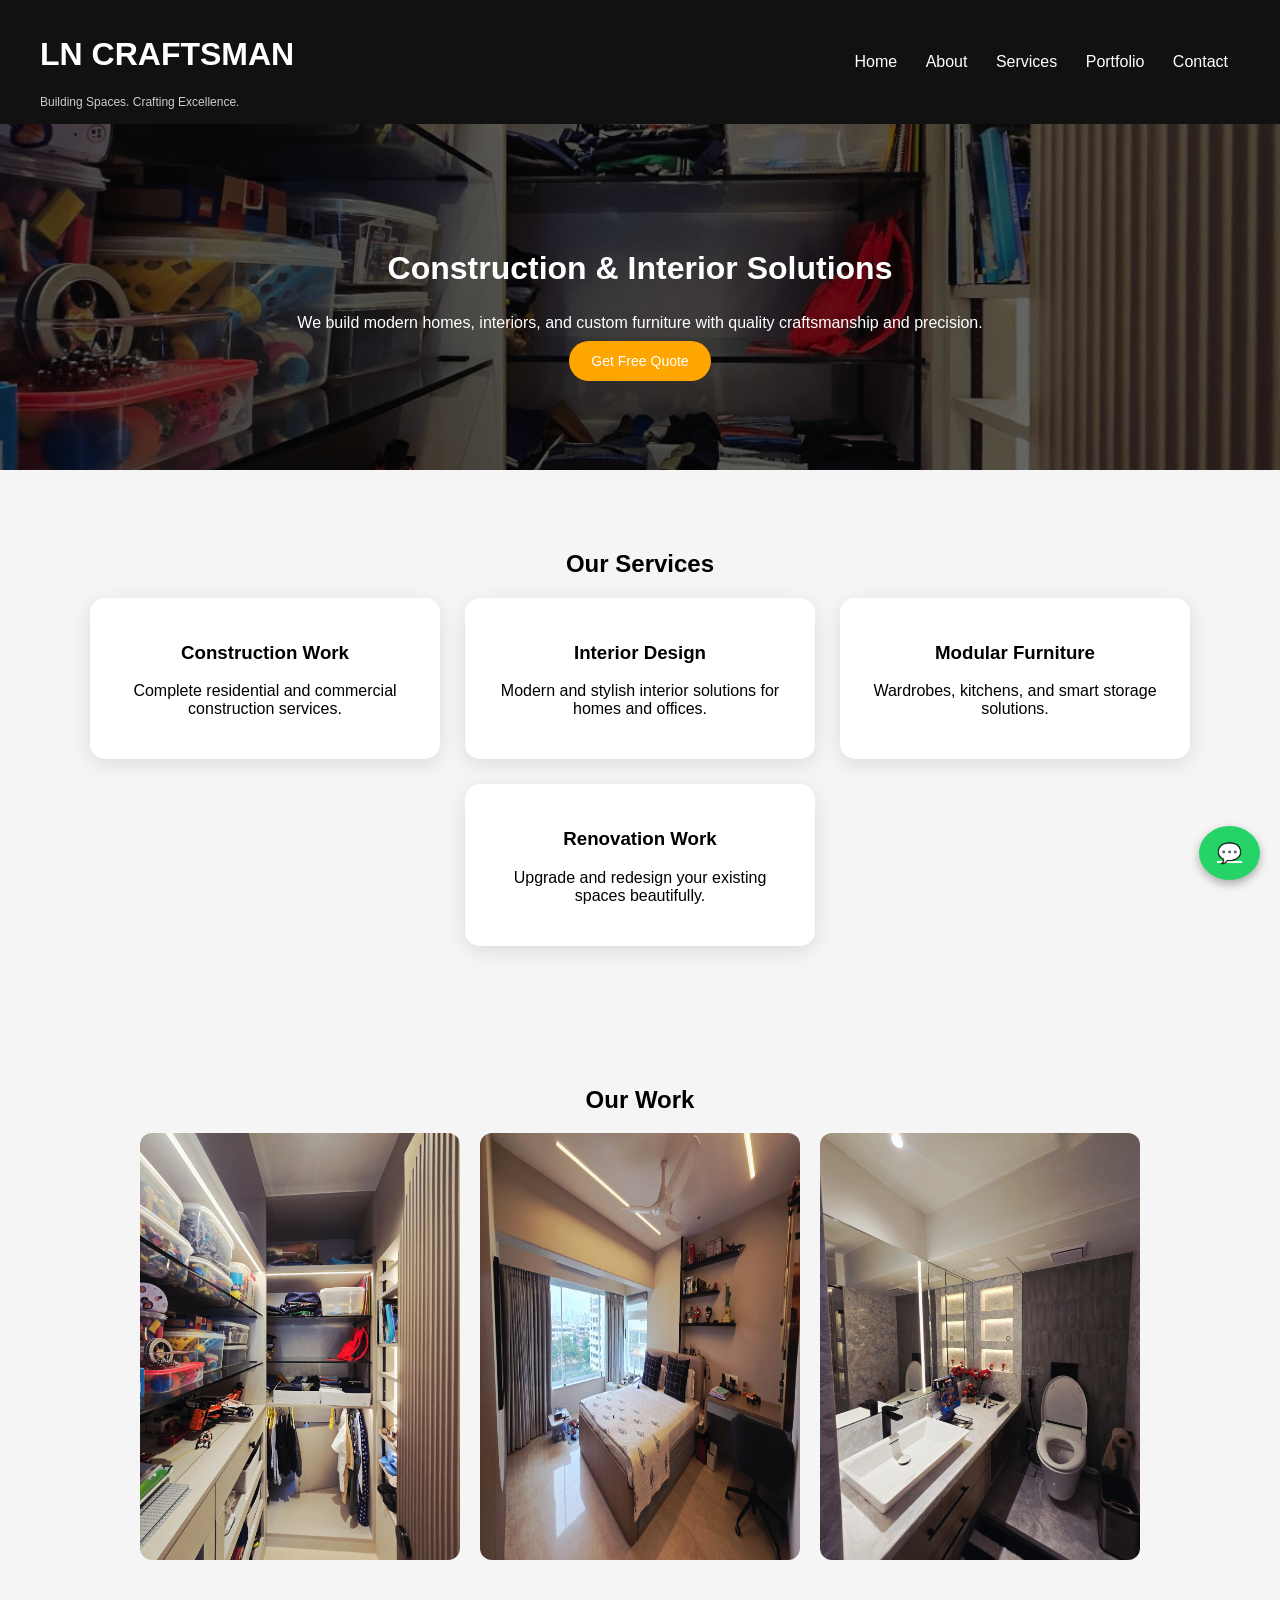
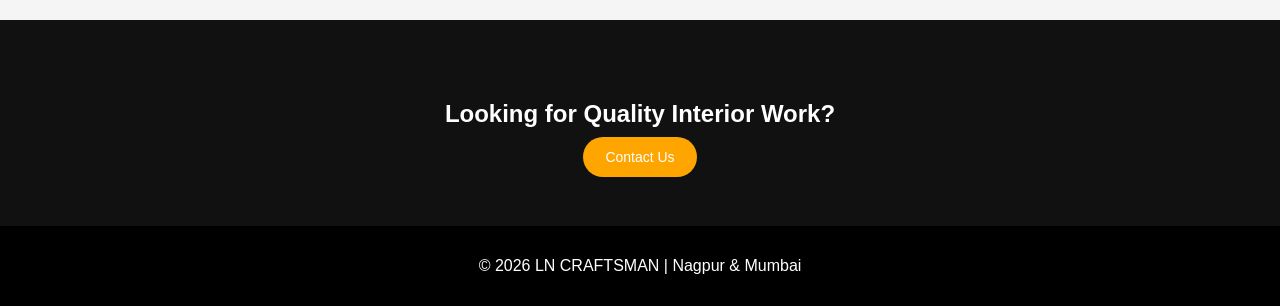
==== commit a814018e: "Restore hero section and slider in index.html Restored commented-out hero section and slider in inde" ====
--- a/index.html
+++ b/index.html
@@ -29,14 +29,16 @@
 </header>
 
 <!-- HERO -->
-<!--    
+
 <section class="hero fade-in">
     <h2>Construction & Interior Solutions</h2>
     <p>We build modern homes, interiors, and custom furniture with quality craftsmanship and precision.</p>
     <a href="contact.html" class="btn">Get Free Quote</a>
 </section>
-    -->
+
+
 <!-- SLIDER -->
+<!--
 <section class="slider">
     <div class="slides">
         <img src="images/wardrobe.jpg" class="active">
